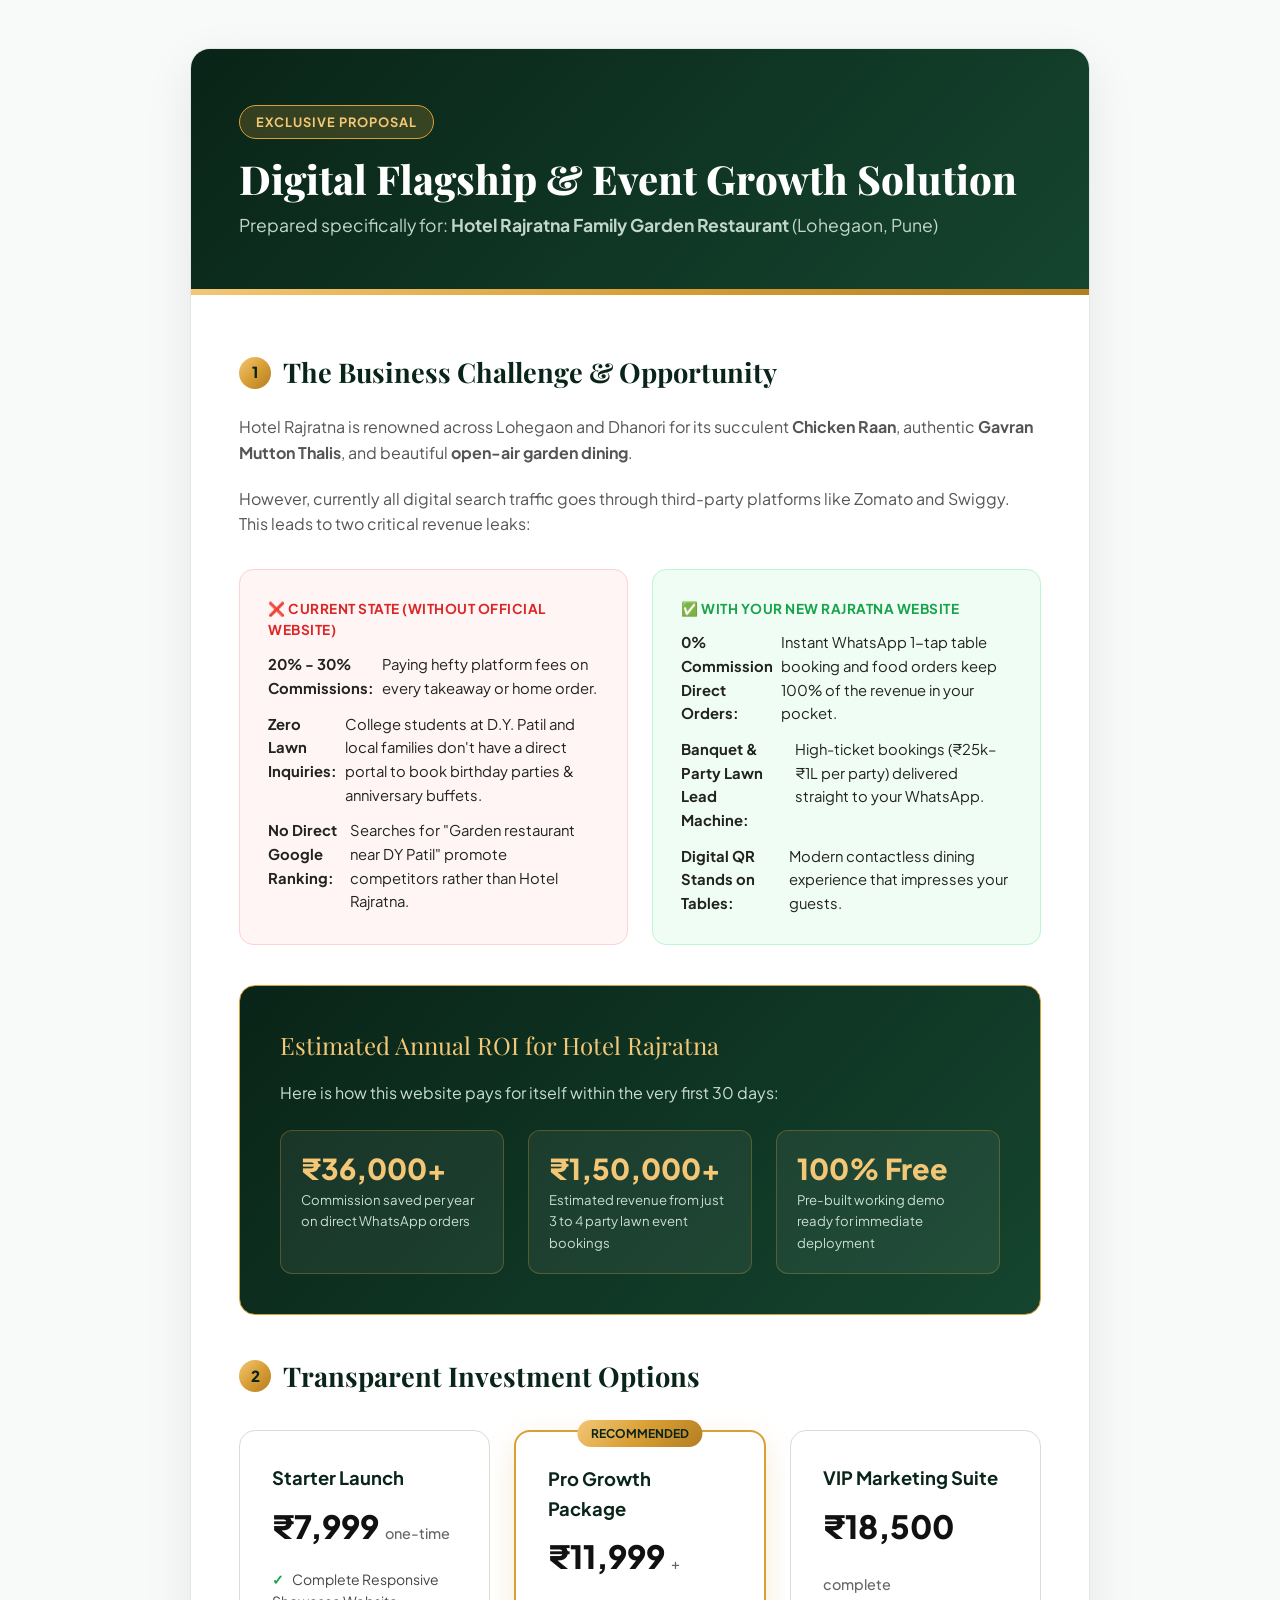
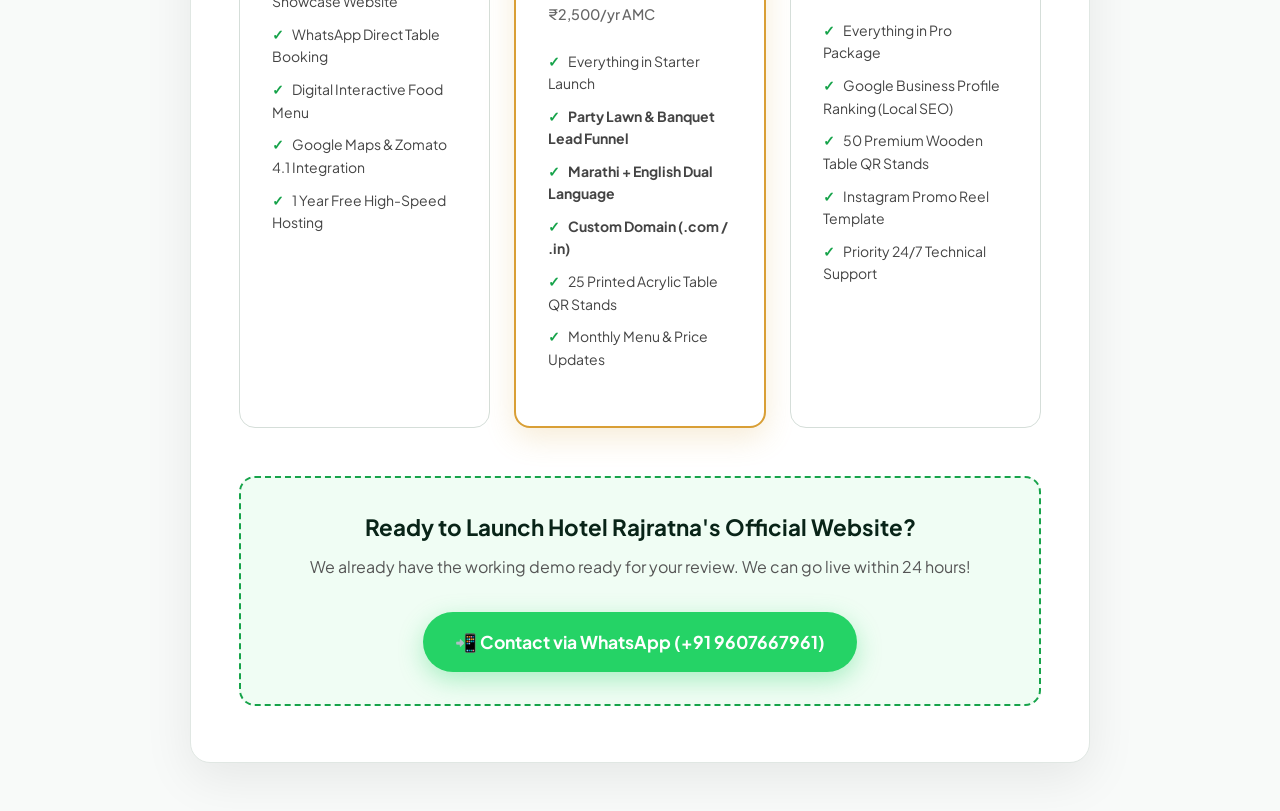
==== PROPOSAL.html @ 8f2f5df6 "feat: Hotel Rajratna Family Garden Restaurant showcase website" ====
<!DOCTYPE html>
<html lang="en">
<head>
  <meta charset="UTF-8">
  <meta name="viewport" content="width=device-width, initial-scale=1.0">
  <title>Website & Digital Growth Proposal | Hotel Rajratna Family Garden Restaurant</title>
  <link rel="preconnect" href="https://fonts.googleapis.com">
  <link rel="preconnect" href="https://fonts.gstatic.com" crossorigin>
  <link href="https://fonts.googleapis.com/css2?family=Playfair+Display:ital,wght@0,700;0,800;1,700&family=Plus+Jakarta+Sans:wght@400;500;600;700;800&display=swap" rel="stylesheet">
  <style>
    :root {
      --primary: #092418;
      --primary-light: #15452f;
      --gold: #d99f36;
      --gold-light: #f3c775;
      --gold-gradient: linear-gradient(135deg, #f3c775 0%, #d99f36 50%, #b37d20 100%);
      --text: #222;
      --text-muted: #555;
      --bg: #f8faf9;
      --card-bg: #fff;
    }

    * { box-sizing: border-box; margin: 0; padding: 0; }

    body {
      font-family: 'Plus Jakarta Sans', sans-serif;
      background: var(--bg);
      color: var(--text);
      line-height: 1.6;
      padding: 3rem 1rem;
    }

    .proposal-container {
      max-width: 900px;
      margin: 0 auto;
      background: var(--card-bg);
      border-radius: 20px;
      overflow: hidden;
      box-shadow: 0 15px 50px rgba(0,0,0,0.08);
      border: 1px solid #e0e7e3;
    }

    /* Header Banner */
    .proposal-header {
      background: linear-gradient(135deg, #092418 0%, #15452f 100%);
      color: #fff;
      padding: 3.5rem 3rem;
      position: relative;
    }

    .proposal-header::after {
      content: '';
      position: absolute;
      bottom: 0;
      left: 0;
      right: 0;
      height: 6px;
      background: var(--gold-gradient);
    }

    .client-badge {
      display: inline-block;
      padding: 0.35rem 1rem;
      background: rgba(217, 159, 54, 0.2);
      border: 1px solid var(--gold);
      border-radius: 50px;
      color: var(--gold-light);
      font-size: 0.8rem;
      font-weight: 700;
      letter-spacing: 1px;
      text-transform: uppercase;
      margin-bottom: 1rem;
    }

    .proposal-title {
      font-family: 'Playfair Display', serif;
      font-size: 2.5rem;
      font-weight: 800;
      line-height: 1.2;
      margin-bottom: 0.5rem;
    }

    .proposal-subtitle {
      font-size: 1.1rem;
      color: #c2d6cb;
    }

    .proposal-body {
      padding: 3.5rem 3rem;
    }

    .section-title {
      font-family: 'Playfair Display', serif;
      font-size: 1.7rem;
      color: var(--primary);
      margin-bottom: 1.25rem;
      display: flex;
      align-items: center;
      gap: 0.75rem;
    }

    .section-title span {
      width: 32px;
      height: 32px;
      border-radius: 50%;
      background: var(--gold-gradient);
      color: #092418;
      display: inline-flex;
      align-items: center;
      justify-content: center;
      font-size: 0.95rem;
      font-family: 'Plus Jakarta Sans', sans-serif;
      font-weight: 800;
    }

    p {
      margin-bottom: 1.25rem;
      color: var(--text-muted);
      font-size: 1rem;
    }

    /* Comparison Grid */
    .comparison-grid {
      display: grid;
      grid-template-columns: 1fr 1fr;
      gap: 1.5rem;
      margin: 2rem 0;
    }

    .comparison-card {
      padding: 1.75rem;
      border-radius: 14px;
      border: 1px solid #e0e0e0;
    }

    .comparison-card.bad {
      background: #fff5f5;
      border-color: #ffd1d1;
    }

    .comparison-card.good {
      background: #f0fdf4;
      border-color: #bbf7d0;
    }

    .card-label {
      font-size: 0.85rem;
      font-weight: 700;
      text-transform: uppercase;
      letter-spacing: 0.5px;
      margin-bottom: 0.75rem;
      display: flex;
      align-items: center;
      gap: 0.5rem;
    }

    .comparison-card.bad .card-label { color: #dc2626; }
    .comparison-card.good .card-label { color: #16a34a; }

    .check-list {
      list-style: none;
      display: flex;
      flex-direction: column;
      gap: 0.75rem;
    }

    .check-list li {
      font-size: 0.925rem;
      display: flex;
      align-items: flex-start;
      gap: 0.5rem;
    }

    /* ROI Box */
    .roi-box {
      background: linear-gradient(135deg, #092418 0%, #15452f 100%);
      color: #fff;
      padding: 2.5rem;
      border-radius: 16px;
      margin: 2.5rem 0;
      border: 1px solid var(--gold);
    }

    .roi-title {
      font-family: 'Playfair Display', serif;
      font-size: 1.5rem;
      color: var(--gold-light);
      margin-bottom: 1rem;
    }

    .roi-grid {
      display: grid;
      grid-template-columns: repeat(auto-fit, minmax(200px, 1fr));
      gap: 1.5rem;
      margin-top: 1.5rem;
    }

    .roi-stat {
      background: rgba(255,255,255,0.06);
      padding: 1.25rem;
      border-radius: 12px;
      border: 1px solid rgba(217, 159, 54, 0.3);
    }

    .stat-val {
      font-size: 1.8rem;
      font-weight: 800;
      color: var(--gold-light);
      line-height: 1.2;
    }

    .stat-desc {
      font-size: 0.825rem;
      color: #c9ded3;
      margin-top: 0.25rem;
    }

    /* Pricing Plans */
    .pricing-grid {
      display: grid;
      grid-template-columns: repeat(auto-fit, minmax(240px, 1fr));
      gap: 1.5rem;
      margin: 2rem 0;
    }

    .pricing-card {
      background: #fff;
      border: 1px solid #d5ded9;
      border-radius: 16px;
      padding: 2rem;
      display: flex;
      flex-direction: column;
      justify-content: space-between;
      position: relative;
      transition: all 0.3s ease;
    }

    .pricing-card.featured {
      border: 2px solid var(--gold);
      box-shadow: 0 10px 30px rgba(217, 159, 54, 0.2);
    }

    .featured-tag {
      position: absolute;
      top: -12px;
      left: 50%;
      transform: translateX(-50%);
      background: var(--gold-gradient);
      color: #092418;
      font-weight: 700;
      font-size: 0.75rem;
      padding: 0.25rem 0.85rem;
      border-radius: 50px;
      text-transform: uppercase;
    }

    .plan-name {
      font-size: 1.15rem;
      font-weight: 700;
      color: var(--primary);
      margin-bottom: 0.5rem;
    }

    .plan-price {
      font-size: 2rem;
      font-weight: 800;
      color: #111;
      margin-bottom: 1rem;
    }

    .plan-price span {
      font-size: 0.9rem;
      font-weight: 500;
      color: #666;
    }

    .plan-features {
      list-style: none;
      display: flex;
      flex-direction: column;
      gap: 0.65rem;
      margin-bottom: 1.5rem;
      font-size: 0.875rem;
      color: #444;
    }

    .plan-features li::before {
      content: '✓';
      color: #16a34a;
      font-weight: 800;
      margin-right: 0.5rem;
    }

    /* Actions */
    .cta-strip {
      background: #f0fdf4;
      border: 2px dashed #16a34a;
      border-radius: 16px;
      padding: 2rem;
      text-align: center;
      margin-top: 3rem;
    }

    .cta-btn {
      display: inline-flex;
      align-items: center;
      gap: 0.5rem;
      background: #25d366;
      color: #fff;
      font-size: 1.1rem;
      font-weight: 700;
      padding: 1rem 2rem;
      border-radius: 50px;
      text-decoration: none;
      box-shadow: 0 8px 25px rgba(37, 211, 102, 0.35);
      margin-top: 1rem;
    }

    @media (max-width: 768px) {
      .proposal-header, .proposal-body { padding: 2rem 1.5rem; }
      .comparison-grid { grid-template-columns: 1fr; }
      .proposal-title { font-size: 2rem; }
    }
  </style>
</head>
<body>

  <div class="proposal-container">
    <!-- Header -->
    <div class="proposal-header">
      <span class="client-badge">Exclusive Proposal</span>
      <h1 class="proposal-title">Digital Flagship & Event Growth Solution</h1>
      <div class="proposal-subtitle">Prepared specifically for: <strong>Hotel Rajratna Family Garden Restaurant</strong> (Lohegaon, Pune)</div>
    </div>

    <div class="proposal-body">
      <!-- Section 1 -->
      <h2 class="section-title"><span>1</span> The Business Challenge & Opportunity</h2>
      <p>
        Hotel Rajratna is renowned across Lohegaon and Dhanori for its succulent <strong>Chicken Raan</strong>, authentic <strong>Gavran Mutton Thalis</strong>, and beautiful <strong>open-air garden dining</strong>.
      </p>
      <p>
        However, currently all digital search traffic goes through third-party platforms like Zomato and Swiggy. This leads to two critical revenue leaks:
      </p>

      <div class="comparison-grid">
        <div class="comparison-card bad">
          <div class="card-label">❌ Current State (Without Official Website)</div>
          <ul class="check-list">
            <li><strong>20% - 30% Commissions:</strong> Paying hefty platform fees on every takeaway or home order.</li>
            <li><strong>Zero Lawn Inquiries:</strong> College students at D.Y. Patil and local families don't have a direct portal to book birthday parties & anniversary buffets.</li>
            <li><strong>No Direct Google Ranking:</strong> Searches for "Garden restaurant near DY Patil" promote competitors rather than Hotel Rajratna.</li>
          </ul>
        </div>

        <div class="comparison-card good">
          <div class="card-label">✅ With Your New Rajratna Website</div>
          <ul class="check-list">
            <li><strong>0% Commission Direct Orders:</strong> Instant WhatsApp 1-tap table booking and food orders keep 100% of the revenue in your pocket.</li>
            <li><strong>Banquet & Party Lawn Lead Machine:</strong> High-ticket bookings (₹25k–₹1L per party) delivered straight to your WhatsApp.</li>
            <li><strong>Digital QR Stands on Tables:</strong> Modern contactless dining experience that impresses your guests.</li>
          </ul>
        </div>
      </div>

      <!-- Section 2: ROI -->
      <div class="roi-box">
        <div class="roi-title">Estimated Annual ROI for Hotel Rajratna</div>
        <p style="color: #c9ded3;">Here is how this website pays for itself within the very first 30 days:</p>

        <div class="roi-grid">
          <div class="roi-stat">
            <div class="stat-val">₹36,000+</div>
            <div class="stat-desc">Commission saved per year on direct WhatsApp orders</div>
          </div>
          <div class="roi-stat">
            <div class="stat-val">₹1,50,000+</div>
            <div class="stat-desc">Estimated revenue from just 3 to 4 party lawn event bookings</div>
          </div>
          <div class="roi-stat">
            <div class="stat-val">100% Free</div>
            <div class="stat-desc">Pre-built working demo ready for immediate deployment</div>
          </div>
        </div>
      </div>

      <!-- Section 3: Pricing -->
      <h2 class="section-title"><span>2</span> Transparent Investment Options</h2>
      <div class="pricing-grid">
        <!-- Plan 1 -->
        <div class="pricing-card">
          <div>
            <div class="plan-name">Starter Launch</div>
            <div class="plan-price">₹7,999 <span>one-time</span></div>
            <ul class="plan-features">
              <li>Complete Responsive Showcase Website</li>
              <li>WhatsApp Direct Table Booking</li>
              <li>Digital Interactive Food Menu</li>
              <li>Google Maps & Zomato 4.1 Integration</li>
              <li>1 Year Free High-Speed Hosting</li>
            </ul>
          </div>
        </div>

        <!-- Plan 2 -->
        <div class="pricing-card featured">
          <div class="featured-tag">Recommended</div>
          <div>
            <div class="plan-name">Pro Growth Package</div>
            <div class="plan-price">₹11,999 <span>+ ₹2,500/yr AMC</span></div>
            <ul class="plan-features">
              <li>Everything in Starter Launch</li>
              <li><strong>Party Lawn & Banquet Lead Funnel</strong></li>
              <li><strong>Marathi + English Dual Language</strong></li>
              <li><strong>Custom Domain (.com / .in)</strong></li>
              <li>25 Printed Acrylic Table QR Stands</li>
              <li>Monthly Menu & Price Updates</li>
            </ul>
          </div>
        </div>

        <!-- Plan 3 -->
        <div class="pricing-card">
          <div>
            <div class="plan-name">VIP Marketing Suite</div>
            <div class="plan-price">₹18,500 <span>complete</span></div>
            <ul class="plan-features">
              <li>Everything in Pro Package</li>
              <li>Google Business Profile Ranking (Local SEO)</li>
              <li>50 Premium Wooden Table QR Stands</li>
              <li>Instagram Promo Reel Template</li>
              <li>Priority 24/7 Technical Support</li>
            </ul>
          </div>
        </div>
      </div>

      <!-- Call to Action -->
      <div class="cta-strip">
        <h3 style="font-size: 1.4rem; color: #092418;">Ready to Launch Hotel Rajratna's Official Website?</h3>
        <p style="margin: 0.5rem 0 1rem 0;">We already have the working demo ready for your review. We can go live within 24 hours!</p>
        <a href="https://wa.me/919607667961?text=Hello%20Mr.%20Khandave%2C%20I%20reviewed%20the%20website%20proposal%20for%20Hotel%20Rajratna.%20Let's%20go%20live!" class="cta-btn">
          <span>📲 Contact via WhatsApp (+91 9607667961)</span>
        </a>
      </div>

    </div>
  </div>

</body>
</html>
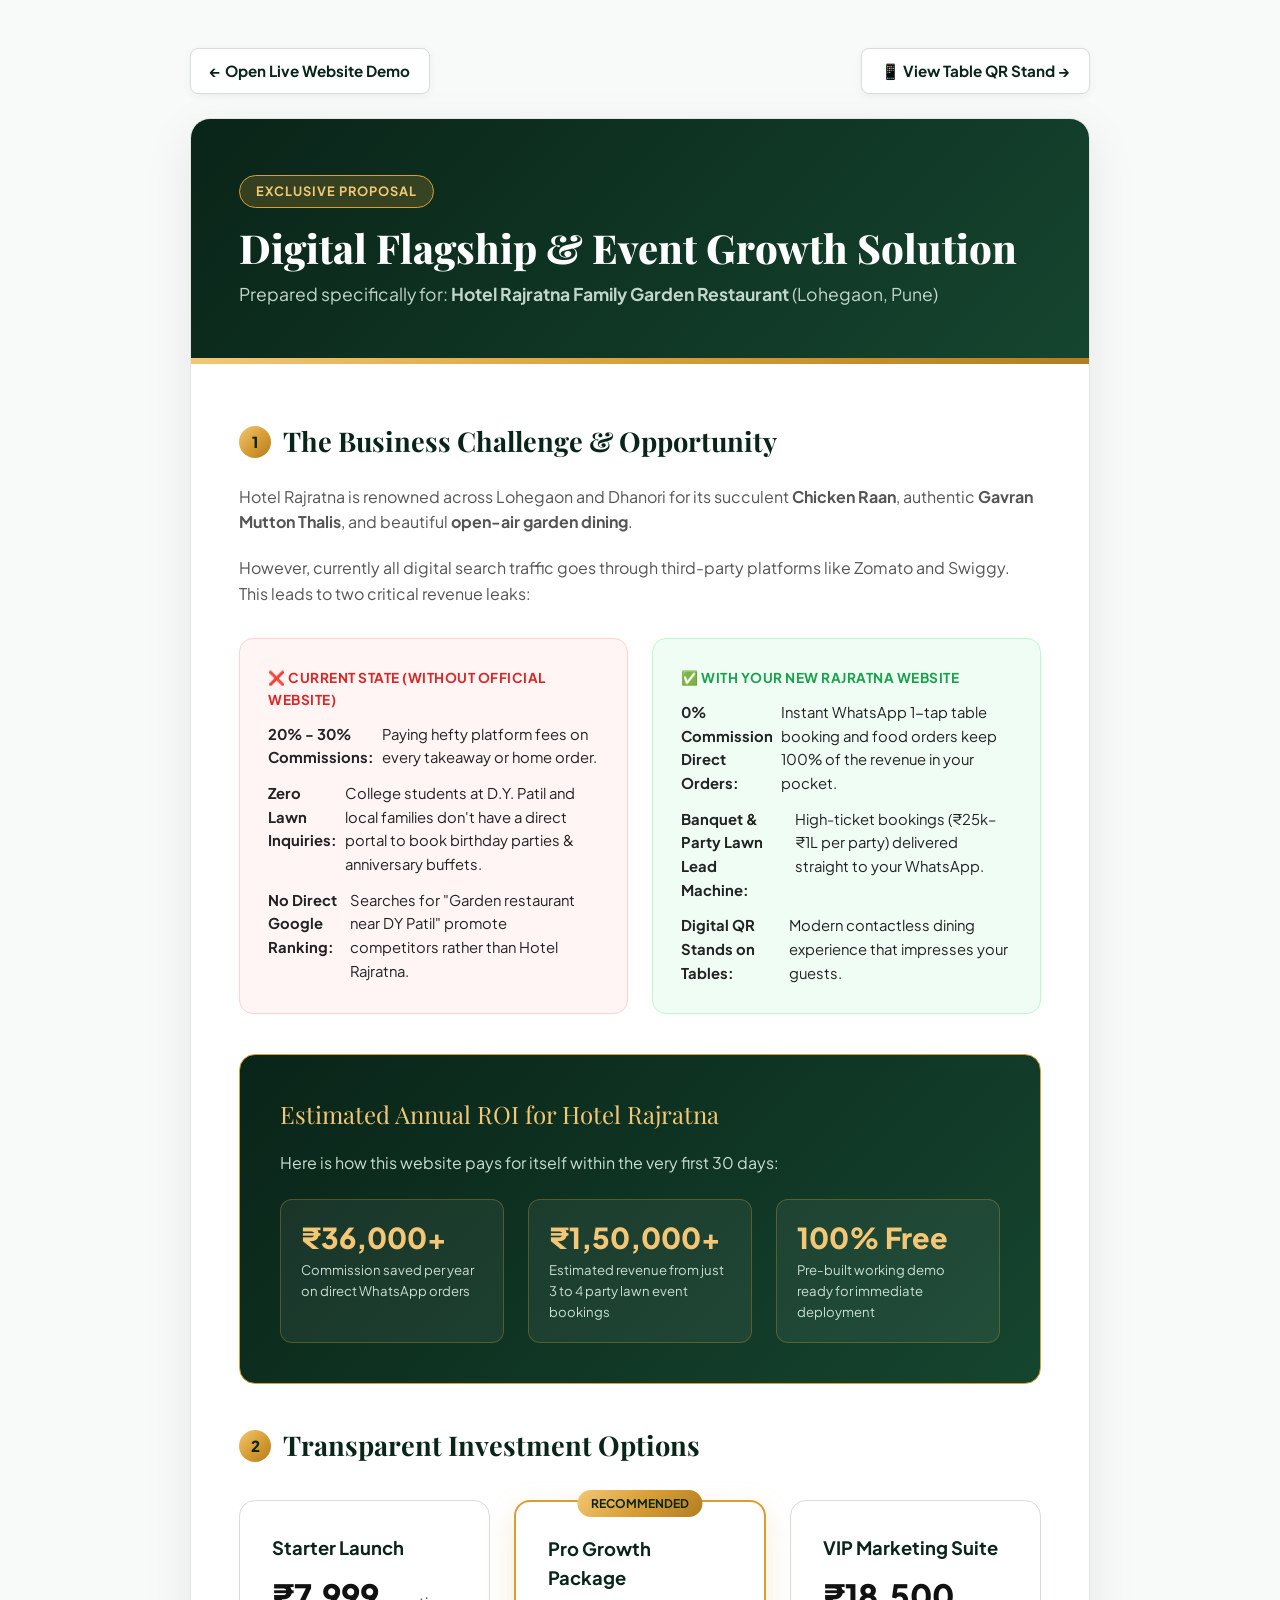
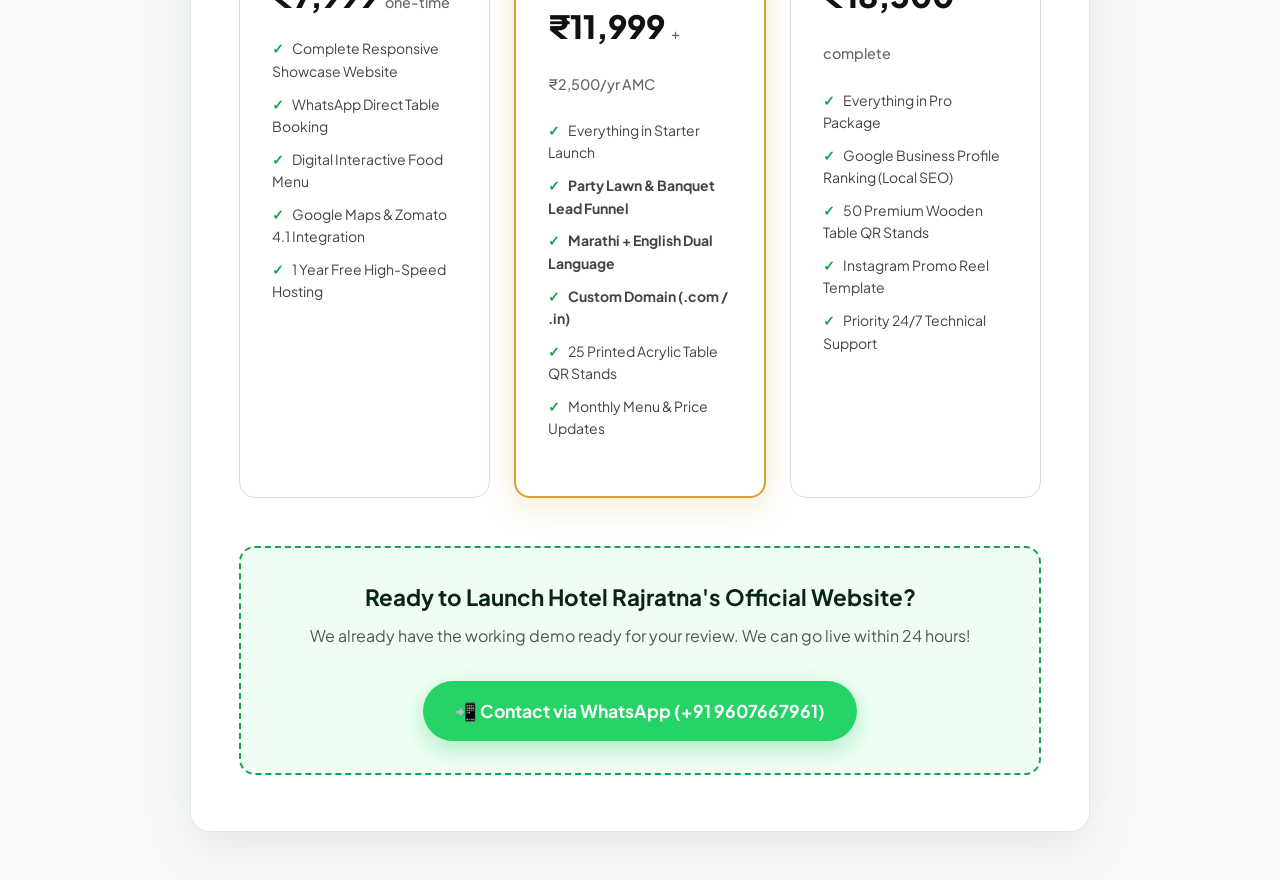
==== commit ac31ac10: "feat: complete digital menu with authentic dishes from physical card, live search, diet filters, and" ====
--- a/PROPOSAL.html
+++ b/PROPOSAL.html
@@ -325,6 +325,11 @@
 </head>
 <body>
 
+  <div style="display:flex; justify-content:space-between; align-items:center; margin-bottom:1.5rem; max-width:900px; margin-left:auto; margin-right:auto; flex-wrap:wrap; gap:0.75rem;">
+    <a href="index.html" style="text-decoration:none; color:#092418; font-weight:700; font-size:0.95rem; display:inline-flex; align-items:center; gap:6px; background:#fff; padding:0.6rem 1.2rem; border-radius:8px; border:1px solid #d5ded9; box-shadow:0 2px 8px rgba(0,0,0,0.05);">← Open Live Website Demo</a>
+    <a href="table-qr-stand.html" style="text-decoration:none; color:#092418; font-weight:700; font-size:0.95rem; display:inline-flex; align-items:center; gap:6px; background:#fff; padding:0.6rem 1.2rem; border-radius:8px; border:1px solid #d5ded9; box-shadow:0 2px 8px rgba(0,0,0,0.05);">📱 View Table QR Stand →</a>
+  </div>
+
   <div class="proposal-container">
     <!-- Header -->
     <div class="proposal-header">
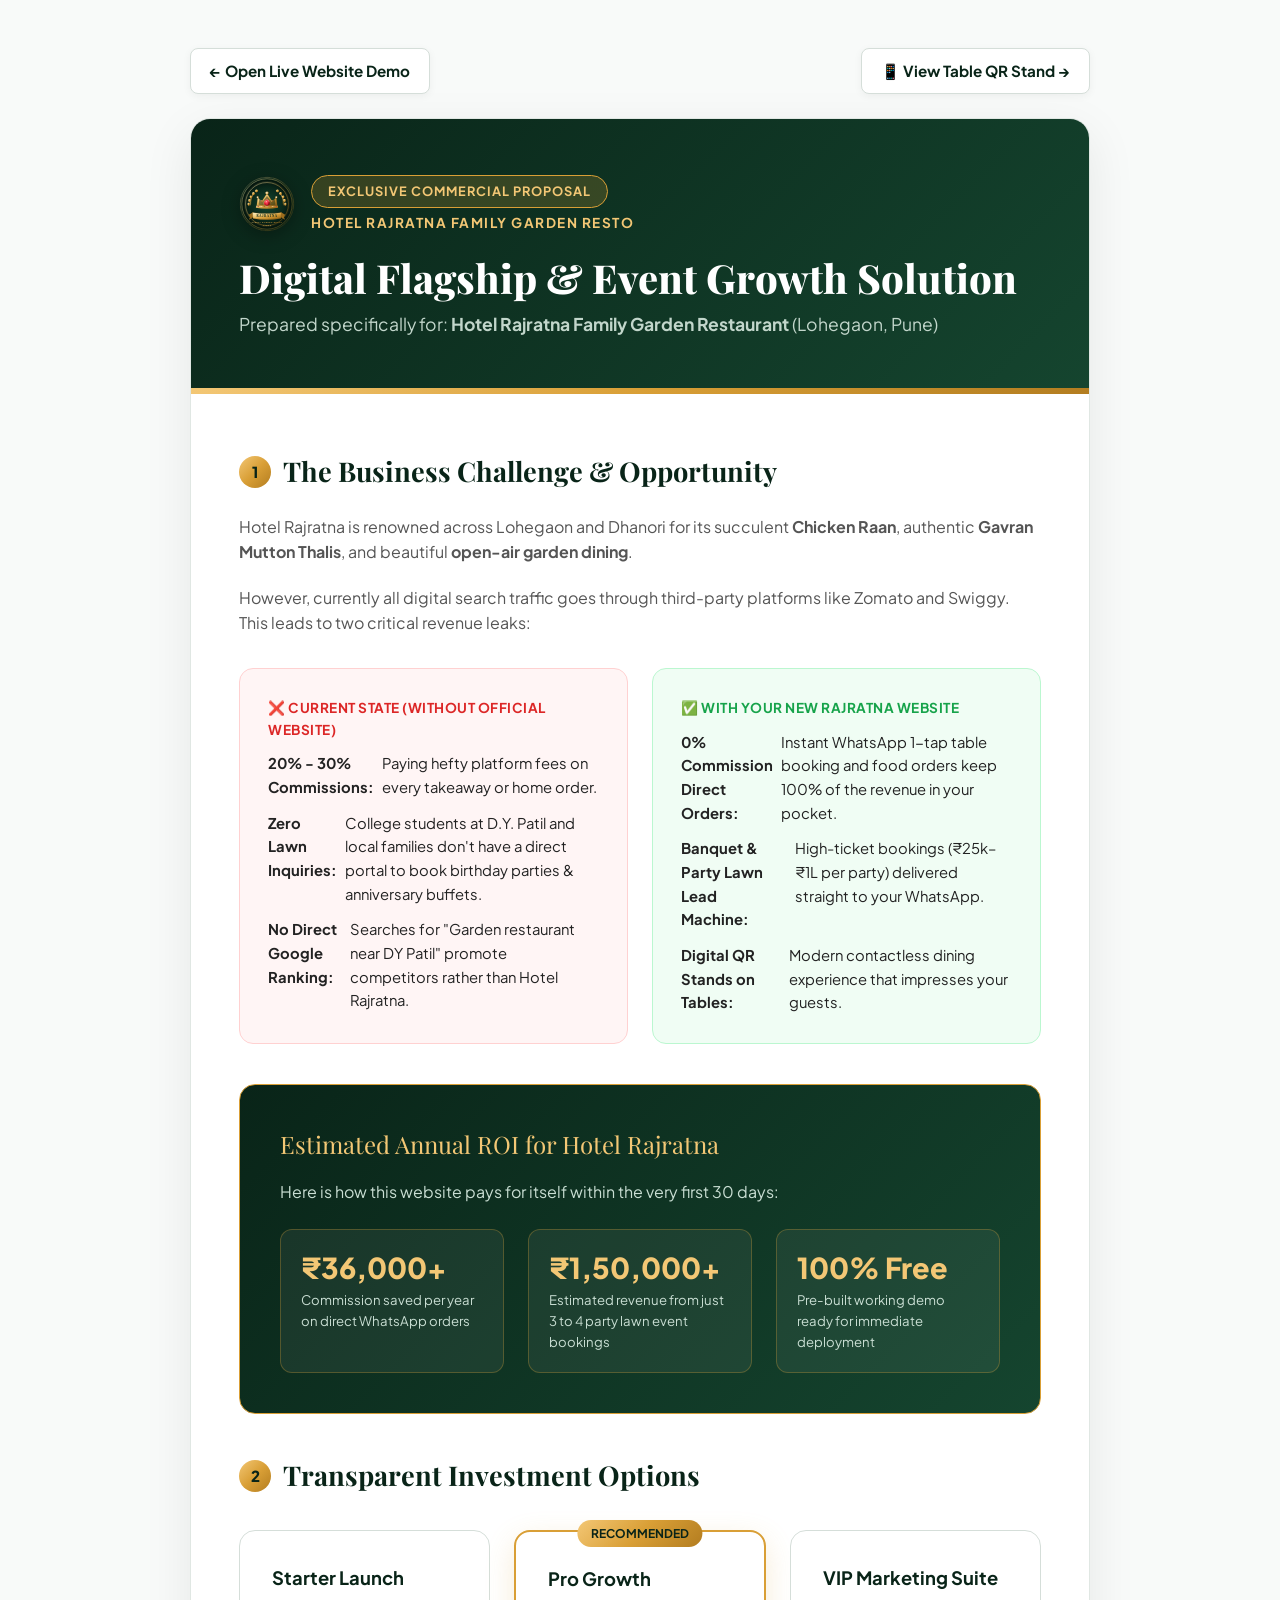
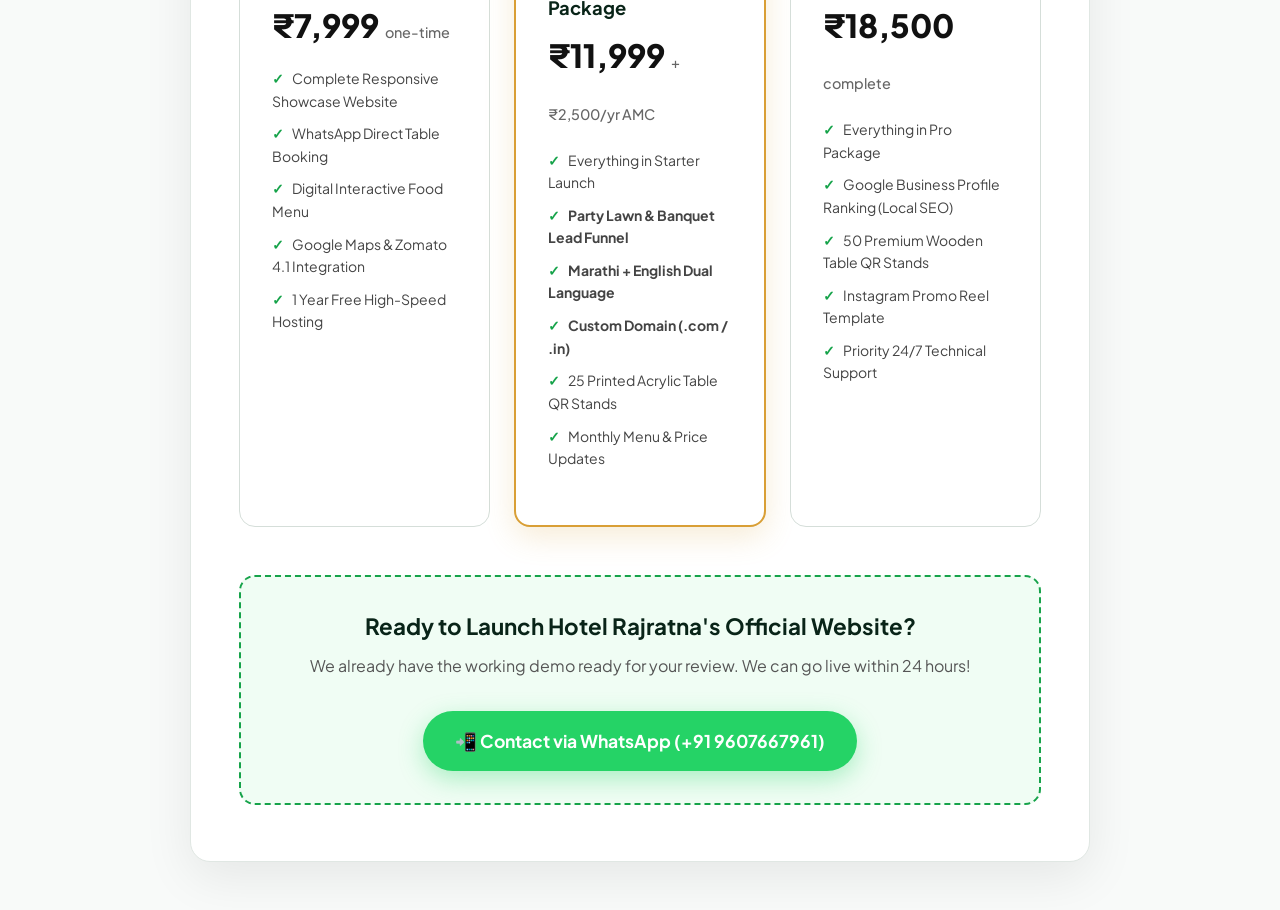
==== commit 4412eac4: "feat: enhance restaurant ambiance, brand crest logo, multi-dish table order tray, web audio garden s" ====
--- a/PROPOSAL.html
+++ b/PROPOSAL.html
@@ -333,7 +333,13 @@
   <div class="proposal-container">
     <!-- Header -->
     <div class="proposal-header">
-      <span class="client-badge">Exclusive Proposal</span>
+      <div style="display: flex; align-items: center; gap: 1rem; margin-bottom: 1.25rem;">
+        <img src="images/rajratna-logo.svg" alt="Hotel Rajratna Crest" width="56" height="56" style="border-radius:50%; filter: drop-shadow(0 4px 10px rgba(0,0,0,0.4)); flex-shrink: 0;">
+        <div>
+          <span class="client-badge" style="margin: 0; display: inline-block;">Exclusive Commercial Proposal</span>
+          <div style="color: var(--gold-light); font-size: 0.85rem; font-weight: 700; text-transform: uppercase; letter-spacing: 1.5px; margin-top: 4px;">Hotel Rajratna Family Garden Resto</div>
+        </div>
+      </div>
       <h1 class="proposal-title">Digital Flagship & Event Growth Solution</h1>
       <div class="proposal-subtitle">Prepared specifically for: <strong>Hotel Rajratna Family Garden Restaurant</strong> (Lohegaon, Pune)</div>
     </div>
